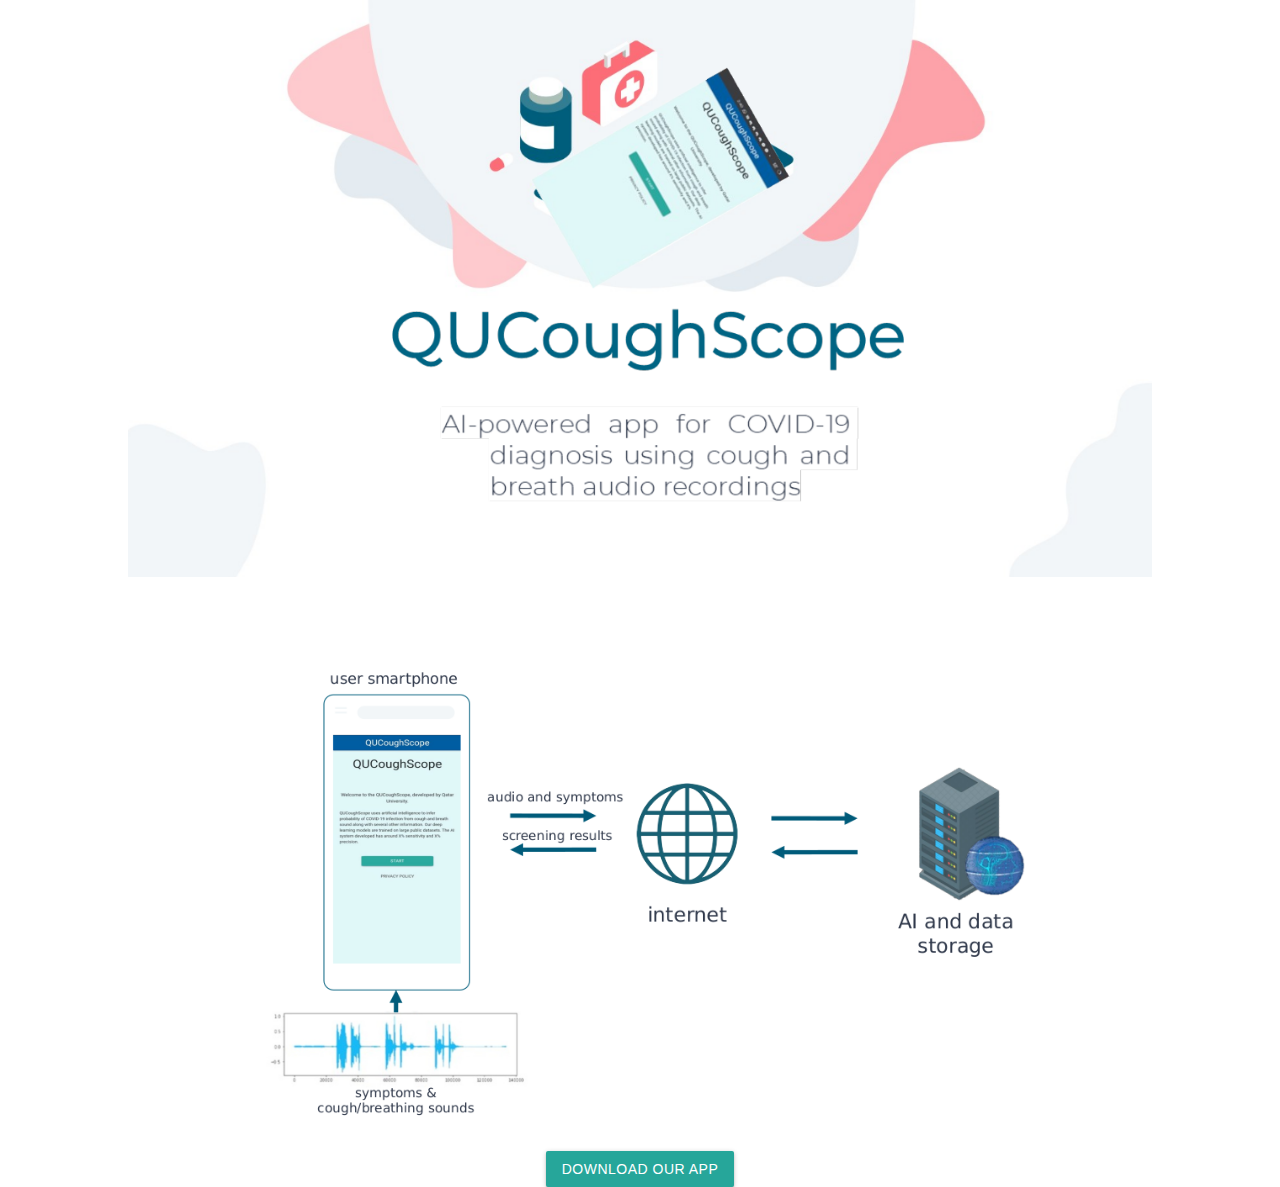
==== index.html @ 4cd46825 "first commit" ====
<html lang="en">

<head>
    <meta charset="UTF-8">
    <meta name="viewport" content="width=device-width, initial-scale=1.0">
    <title>QUCoughScope</title>

        <!-- Compiled and minified CSS -->
        <link rel="stylesheet" href="https://cdnjs.cloudflare.com/ajax/libs/materialize/1.0.0/css/materialize.min.css">

        <!-- Compiled and minified JavaScript -->
        <script src="https://cdnjs.cloudflare.com/ajax/libs/materialize/1.0.0/js/materialize.min.js"></script>
                
</head>

<body>

    <img src="imgs/banner.png" alt="" srcset="" width="80%" style="margin-left: 10%;">

    <img src="imgs/app.png" alt="" srcset="" width="80%" style="margin-left: 10%;">

    <div class="container" style="text-align: center;">
        <button class="btn waves-effect waves-light" type="submit" name="action">Download Our App
          </button>
    </div>

</body>

</html>
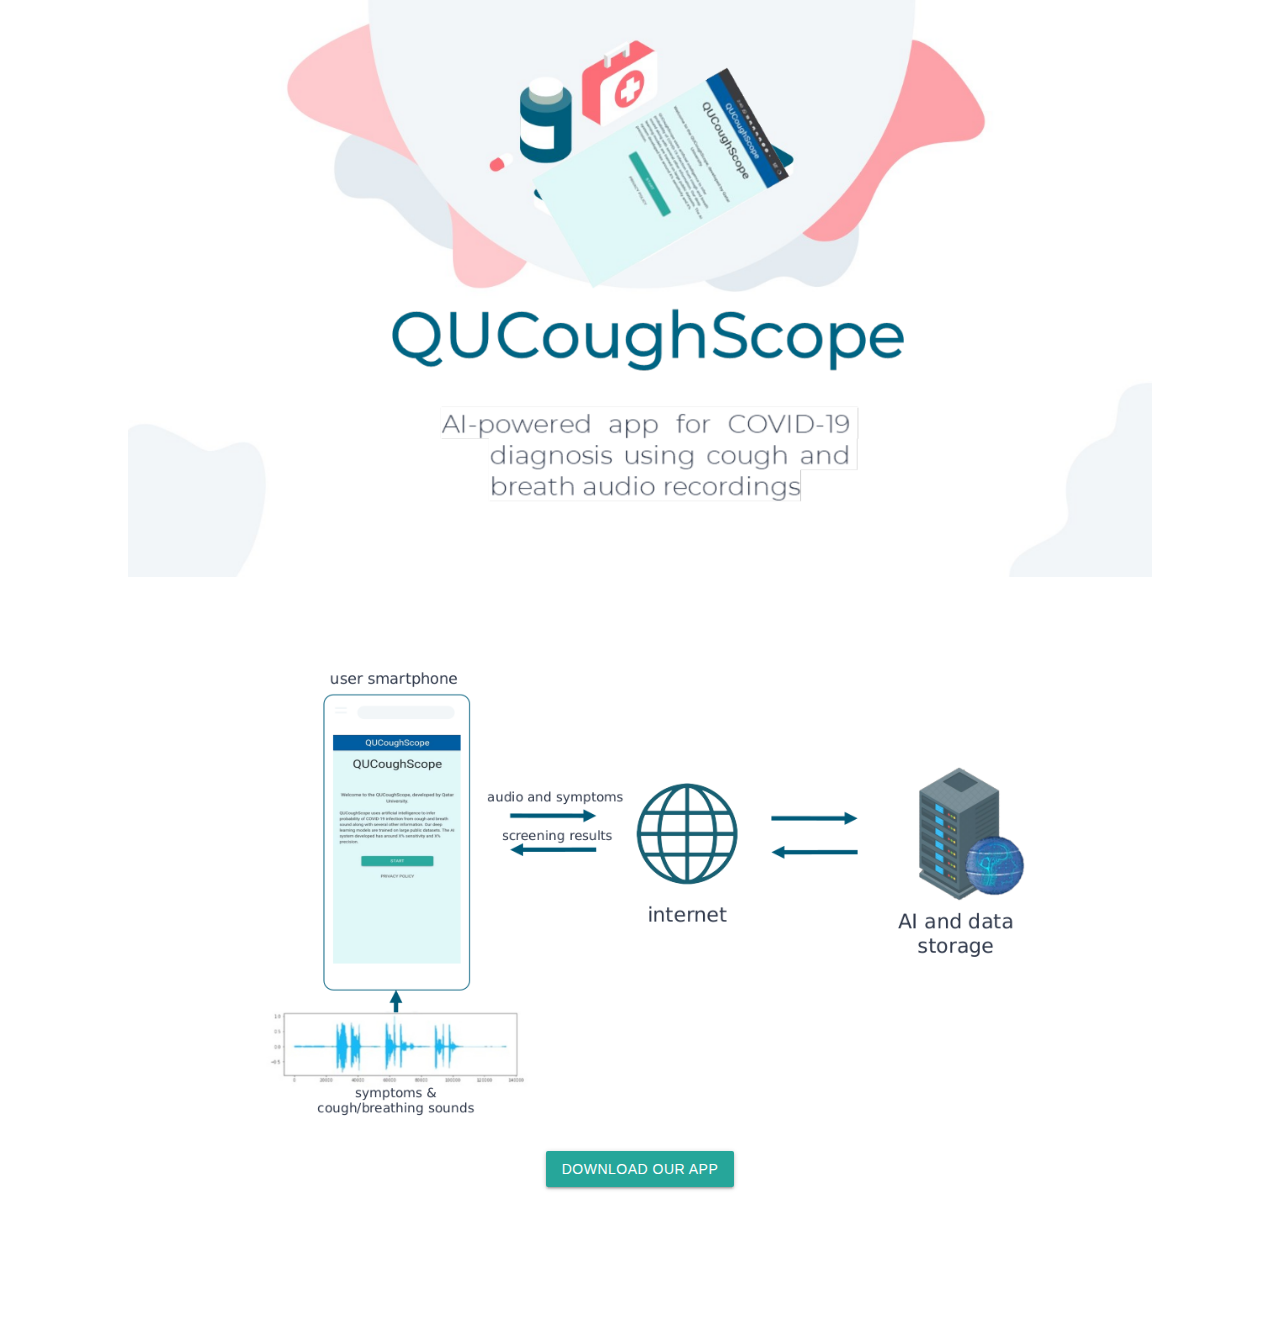
==== commit 104ea04c: "Update index.html" ====
--- a/index.html
+++ b/index.html
@@ -20,10 +20,14 @@
     <img src="imgs/app.png" alt="" srcset="" width="80%" style="margin-left: 10%;">
 
     <div class="container" style="text-align: center;">
-        <button class="btn waves-effect waves-light" type="submit" name="action">Download Our App
-          </button>
+        
+            <a class="waves-effect waves-light btn" href="https://drive.google.com/file/d/1cXem4woIIaUfFJmQeyqdIm4bJsDq9IIR/view?usp=sharing" target="_blank"> Download Our App</a>
+
+    </div>
+    
+    <div style="margin-top:150px">
     </div>
 
 </body>
 
-</html>+</html>
